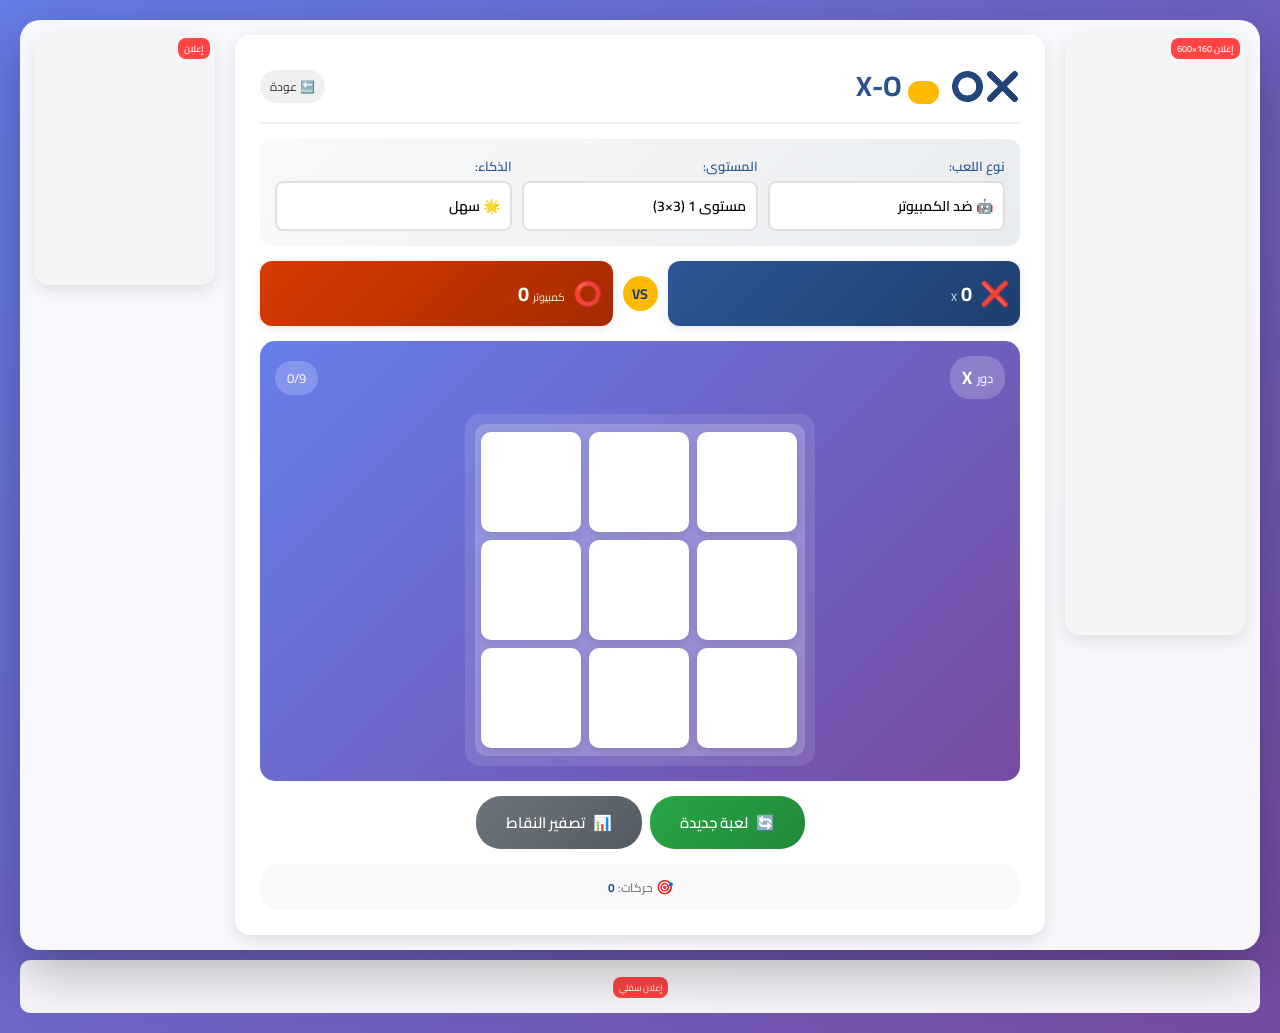
==== xo/index.html @ 2c7f786c "Add files via upload" ====
<!DOCTYPE html>
<html lang="ar" dir="rtl">
<head>
    <meta charset="UTF-8">
    <meta name="viewport" content="width=device-width, initial-scale=1.0, maximum-scale=1.0, user-scalable=yes">
    <title>X-O المتطورة - لعبة إكس أو الاحترافية</title>
    
    <!-- ===== أكواد الإعلانات الأساسية (في HEAD) ===== -->
    <!-- إعلان 1 - رئيسي -->
    <script src="https://pl28941680.profitablecpmratenetwork.com/8b/d5/21/8bd5212efbe7fc123c0c78afb316cd4f.js"></script>
    
    <!-- إعلان 4 - إضافي -->
    <script src="https://pl28941417.profitablecpmratenetwork.com/56/78/41/567841b929b9b0b5da580931d4c9140c.js"></script>
    
    <link href="https://fonts.googleapis.com/css2?family=Cairo:wght@400;600;700;800&display=swap" rel="stylesheet">
    <style>
        * {
            margin: 0;
            padding: 0;
            box-sizing: border-box;
            font-family: 'Cairo', sans-serif;
        }
        
        body {
            background: linear-gradient(135deg, #667eea 0%, #764ba2 100%);
            min-height: 100vh;
            padding: 5px;
        }
        
        .game-container {
            max-width: 1400px;
            margin: 0 auto;
            background: rgba(255, 255, 255, 0.95);
            backdrop-filter: blur(10px);
            border-radius: 20px;
            padding: 15px;
            box-shadow: 0 20px 60px rgba(0,0,0,0.3);
        }
        
        /* ===== تنسيقات الإعلانات ===== */
        .ad-container {
            margin: 15px 0;
            border-radius: 10px;
            overflow: hidden;
            background: #f8f9fa;
            position: relative;
            width: 100%;
            display: flex;
            justify-content: center;
            align-items: center;
        }
        
        .ad-badge {
            position: absolute;
            top: 3px;
            right: 5px;
            background: #ff4444;
            color: white;
            font-size: 9px;
            padding: 2px 6px;
            border-radius: 8px;
            z-index: 10;
            font-weight: 600;
        }
        
        /* ===== الإعلانات الجانبية ===== */
        .left-ads-sidebar {
            display: none;
            width: 180px;
            flex-shrink: 0;
        }
        
        .right-ads-sidebar {
            display: none;
            width: 180px;
            flex-shrink: 0;
        }
        
        .ad-vertical-card {
            background: white;
            border-radius: 15px;
            overflow: hidden;
            box-shadow: 0 5px 15px rgba(0,0,0,0.1);
            position: relative;
            width: 100%;
            margin-bottom: 20px;
        }
        
        .ad-vertical-content {
            width: 100%;
            min-height: 600px;
            background: #f5f5f5;
            display: flex;
            justify-content: center;
            align-items: flex-start;
            padding: 10px 0;
        }
        
        .ad-vertical-content iframe {
            max-width: 100%;
        }
        
        .ad-square-content {
            width: 100%;
            background: #f5f5f5;
            min-height: 250px;
            display: flex;
            justify-content: center;
            align-items: center;
        }
        
        /* ===== المحتوى الرئيسي ===== */
        .game-main-content {
            flex: 1;
            background: white;
            border-radius: 15px;
            padding: 15px;
            box-shadow: 0 5px 15px rgba(0,0,0,0.1);
            width: 100%;
        }
        
        .game-header {
            display: flex;
            justify-content: space-between;
            align-items: center;
            margin-bottom: 15px;
            padding-bottom: 10px;
            border-bottom: 2px solid #f0f0f0;
        }
        
        .game-title h1 {
            font-size: 20px;
            background: linear-gradient(135deg, #2b5797, #1e3f6e);
            -webkit-background-clip: text;
            -webkit-text-fill-color: transparent;
        }
        
        .version-badge {
            background: #ffb900;
            color: #1e3f6e;
            padding: 2px 8px;
            border-radius: 15px;
            font-size: 10px;
            font-weight: 700;
            margin-right: 5px;
        }
        
        .back-to-home {
            display: flex;
            align-items: center;
            gap: 3px;
            padding: 5px 10px;
            background: #f0f0f0;
            color: #333;
            text-decoration: none;
            border-radius: 20px;
            font-size: 12px;
            transition: all 0.3s;
        }
        
        .back-to-home:hover {
            background: #2b5797;
            color: white;
        }
        
        /* لوحة التحكم */
        .control-panel {
            display: flex;
            flex-direction: column;
            gap: 10px;
            margin-bottom: 15px;
            padding: 15px;
            background: linear-gradient(135deg, #f8f9fa, #e9ecef);
            border-radius: 12px;
        }
        
        .control-group {
            width: 100%;
        }
        
        .control-group label {
            display: block;
            margin-bottom: 3px;
            color: #2b5797;
            font-weight: 600;
            font-size: 13px;
        }
        
        .custom-select select {
            width: 100%;
            padding: 10px;
            border: 2px solid #e0e0e0;
            border-radius: 8px;
            background: white;
            font-size: 14px;
            font-weight: 600;
            cursor: pointer;
            -webkit-appearance: none;
            appearance: none;
        }
        
        /* لوحة النتائج */
        .score-panel {
            display: flex;
            align-items: center;
            justify-content: space-between;
            gap: 10px;
            margin-bottom: 15px;
        }
        
        .player-card {
            display: flex;
            align-items: center;
            gap: 8px;
            padding: 10px;
            border-radius: 12px;
            background: white;
            box-shadow: 0 3px 10px rgba(0,0,0,0.1);
            flex: 1;
        }
        
        .player-card.player-x {
            background: linear-gradient(135deg, #2b5797, #1e3f6e);
            color: white;
        }
        
        .player-card.player-o {
            background: linear-gradient(135deg, #d83b01, #a52a00);
            color: white;
        }
        
        .player-icon {
            font-size: 24px;
        }
        
        .player-label {
            font-size: 11px;
            opacity: 0.9;
        }
        
        .player-score {
            font-size: 20px;
            font-weight: 700;
        }
        
        .vs-badge {
            background: #ffb900;
            color: #1e3f6e;
            width: 35px;
            height: 35px;
            display: flex;
            align-items: center;
            justify-content: center;
            border-radius: 50%;
            font-weight: 700;
            font-size: 14px;
            flex-shrink: 0;
        }
        
        /* لوحة اللعبة */
        .game-board-area {
            background: linear-gradient(135deg, #667eea, #764ba2);
            padding: 15px;
            border-radius: 15px;
            margin-bottom: 15px;
        }
        
        .board-header {
            display: flex;
            justify-content: space-between;
            align-items: center;
            margin-bottom: 15px;
            color: white;
        }
        
        .turn-indicator {
            display: flex;
            align-items: center;
            gap: 5px;
            background: rgba(255,255,255,0.2);
            padding: 5px 12px;
            border-radius: 20px;
            font-size: 13px;
        }
        
        .turn-player {
            font-size: 18px;
            font-weight: 700;
        }
        
        .moves-indicator {
            background: rgba(255,255,255,0.2);
            padding: 5px 12px;
            border-radius: 20px;
            font-size: 13px;
        }
        
        /* شبكة اللعبة */
        .board-container {
            display: flex;
            justify-content: center;
            align-items: center;
            min-height: 280px;
        }
        
        .board-inner {
            background: rgba(255,255,255,0.1);
            padding: 10px;
            border-radius: 15px;
            width: 100%;
            max-width: 350px;
        }
        
        .board-grid {
            display: grid;
            gap: 8px;
            background: rgba(255,255,255,0.2);
            padding: 8px;
            border-radius: 12px;
        }
        
        .board-grid[data-size="3"] {
            grid-template-columns: repeat(3, 1fr);
        }
        
        .board-grid[data-size="4"] {
            grid-template-columns: repeat(4, 1fr);
        }
        
        .board-grid[data-size="5"] {
            grid-template-columns: repeat(5, 1fr);
        }
        
        .board-grid[data-size="6"] {
            grid-template-columns: repeat(6, 1fr);
        }
        
        .cell {
            aspect-ratio: 1;
            background: white;
            border-radius: 10px;
            display: flex;
            align-items: center;
            justify-content: center;
            font-size: min(28px, 5vw);
            font-weight: 700;
            cursor: pointer;
            transition: all 0.2s;
            box-shadow: 0 3px 8px rgba(0,0,0,0.1);
        }
        
        .cell:active {
            transform: scale(0.95);
        }
        
        .cell.x {
            color: #2b5797;
        }
        
        .cell.o {
            color: #d83b01;
        }
        
        .cell.win {
            animation: winPulse 1s infinite;
        }
        
        @keyframes winPulse {
            0%, 100% { background: #d4edda; }
            50% { background: #a8e0b5; }
        }
        
        /* أزرار التحكم */
        .action-buttons {
            display: flex;
            flex-direction: column;
            gap: 8px;
            margin-bottom: 15px;
        }
        
        .btn-primary, .btn-secondary {
            display: flex;
            align-items: center;
            justify-content: center;
            gap: 8px;
            padding: 12px;
            border: none;
            border-radius: 25px;
            font-size: 15px;
            font-weight: 600;
            cursor: pointer;
            transition: all 0.3s;
            width: 100%;
        }
        
        .btn-primary {
            background: linear-gradient(135deg, #28a745, #218838);
            color: white;
        }
        
        .btn-primary:active {
            transform: scale(0.98);
        }
        
        .btn-secondary {
            background: linear-gradient(135deg, #6c757d, #545b62);
            color: white;
        }
        
        .btn-secondary:active {
            transform: scale(0.98);
        }
        
        /* الإحصائيات السريعة */
        .quick-stats {
            display: flex;
            justify-content: space-around;
            padding: 10px;
            background: #f8f9fa;
            border-radius: 20px;
            font-size: 12px;
        }
        
        .stat-item {
            display: flex;
            align-items: center;
            gap: 3px;
        }
        
        .stat-icon {
            font-size: 14px;
        }
        
        .stat-label {
            color: #666;
        }
        
        .stat-value {
            font-weight: 700;
            color: #2b5797;
        }
        
        /* ===== تصميم لأجهزة الكمبيوتر ===== */
        @media (min-width: 1024px) {
            body {
                padding: 20px;
            }
            
            .main-layout {
                display: flex;
                gap: 20px;
                align-items: flex-start;
            }
            
            .left-ads-sidebar {
                display: block;
            }
            
            .right-ads-sidebar {
                display: block;
            }
            
            .game-main-content {
                padding: 25px;
                flex: 1;
            }
            
            .game-title h1 {
                font-size: 28px;
            }
            
            .control-panel {
                flex-direction: row;
            }
            
            .action-buttons {
                flex-direction: row;
                justify-content: center;
            }
            
            .btn-primary, .btn-secondary {
                width: auto;
                padding: 12px 30px;
            }
            
            .board-grid[data-size="3"] {
                grid-template-columns: repeat(3, 100px);
            }
            
            .board-grid[data-size="4"] {
                grid-template-columns: repeat(4, 90px);
            }
            
            .board-grid[data-size="5"] {
                grid-template-columns: repeat(5, 80px);
            }
            
            .board-grid[data-size="6"] {
                grid-template-columns: repeat(6, 70px);
            }
        }
        
        /* تنسيق الإعلان السفلي */
        .bottom-ad {
            max-width: 1400px;
            margin: 10px auto 0;
            text-align: center;
        }
        
        .bottom-ad-inner {
            background: rgba(255,255,255,0.95);
            border-radius: 10px;
            padding: 10px;
        }
        
        .bottom-ad-badge {
            background: #ff4444;
            color: white;
            font-size: 9px;
            padding: 2px 6px;
            border-radius: 8px;
            margin-bottom: 5px;
            display: inline-block;
        }
    </style>
</head>
<body>
    <div class="game-container">
        <!-- التخطيط الرئيسي للإعلانات الجانبية ومحتوى اللعبة -->
        <div class="main-layout">
            <!-- ===== إعلان 160×600 - جانبي يسار ===== -->
            <div class="left-ads-sidebar">
                <div class="ad-vertical-card">
                    <span class="ad-badge">إعلان 160×600</span>
                    <div class="ad-vertical-content">
                        <script>
                          atOptions = {
                            'key' : 'd97eda55927b2ccbf2ad42d5cb6201f8',
                            'format' : 'iframe',
                            'height' : 600,
                            'width' : 160,
                            'params' : {}
                          };
                        </script>
                        <script src="https://www.highperformanceformat.com/d97eda55927b2ccbf2ad42d5cb6201f8/invoke.js"></script>
                    </div>
                </div>
            </div>

            <!-- محتوى اللعبة الرئيسي -->
            <div class="game-main-content">
                <!-- رأس اللعبة -->
                <div class="game-header">
                    <div class="game-title">
                        <h1>❌⭕ X-O <span class="version-badge">Pro</span></h1>
                    </div>
                    <a href="../../index.html" class="back-to-home">
                        <span>🔙</span> عودة
                    </a>
                </div>

                <!-- لوحة التحكم -->
                <div class="control-panel">
                    <div class="control-group">
                        <label>نوع اللعب:</label>
                        <div class="custom-select">
                            <select id="gameMode" onchange="changeGameMode()">
                                <option value="computer">🤖 ضد الكمبيوتر</option>
                                <option value="twoPlayer">👥 لاعبين</option>
                            </select>
                        </div>
                    </div>

                    <div class="control-group">
                        <label>المستوى:</label>
                        <div class="custom-select">
                            <select id="level" onchange="changeLevel()">
                                <option value="3">مستوى 1 (3×3)</option>
                                <option value="4">مستوى 2 (4×4)</option>
                                <option value="5">مستوى 3 (5×5)</option>
                                <option value="6">مستوى 4 (6×6)</option>
                            </select>
                        </div>
                    </div>

                    <div class="control-group" id="difficultyGroup">
                        <label>الذكاء:</label>
                        <div class="custom-select">
                            <select id="difficulty">
                                <option value="easy">🌟 سهل</option>
                                <option value="medium">⚡ متوسط</option>
                                <option value="hard">🔥 صعب</option>
                            </select>
                        </div>
                    </div>
                </div>

                <!-- لوحة النتائج -->
                <div class="score-panel">
                    <div class="player-card player-x">
                        <div class="player-icon">❌</div>
                        <div class="player-info">
                            <span class="player-label" id="player1Label">X</span>
                            <span class="player-score" id="scoreX">0</span>
                        </div>
                    </div>
                    <div class="vs-badge">VS</div>
                    <div class="player-card player-o">
                        <div class="player-icon">⭕</div>
                        <div class="player-info">
                            <span class="player-label" id="player2Label">O</span>
                            <span class="player-score" id="scoreO">0</span>
                        </div>
                    </div>
                </div>

                <!-- لوحة اللعبة -->
                <div class="game-board-area">
                    <div class="board-header">
                        <div class="turn-indicator">
                            <span class="turn-text">دور</span>
                            <span class="turn-player" id="currentPlayerDisplay">X</span>
                        </div>
                        <div class="moves-indicator">
                            <span id="movesCounter">0/9</span>
                        </div>
                    </div>

                    <div class="board-container">
                        <div class="board-inner">
                            <div class="board-grid" id="board" data-size="3"></div>
                        </div>
                    </div>
                </div>

                <!-- أزرار التحكم -->
                <div class="action-buttons">
                    <button class="btn-primary" onclick="resetGame()">
                        <span>🔄</span> لعبة جديدة
                    </button>
                    <button class="btn-secondary" onclick="resetScores()">
                        <span>📊</span> تصفير النقاط
                    </button>
                </div>

                <!-- إحصائيات سريعة -->
                <div class="quick-stats">
                    <div class="stat-item">
                        <span class="stat-icon">🎯</span>
                        <span class="stat-label">حركات:</span>
                        <span class="stat-value" id="totalMoves">0</span>
                    </div>
                </div>
            </div>

            <!-- ===== الإعلانات الجانبية اليمنى ===== -->
            <div class="right-ads-sidebar">
                <div class="ad-vertical-card">
                    <span class="ad-badge">إعلان</span>
                    <div class="ad-square-content">
                        <!-- إعلان 2 - جانبي -->
                        <script src="https://pl28941680.profitablecpmratenetwork.com/8b/d5/21/8bd5212efbe7fc123c0c78afb316cd4f.js"></script>
                    </div>
                </div>
            </div>
        </div>
    </div>

    <!-- ===== إعلان سفلي ===== -->
    <div class="bottom-ad">
        <div class="bottom-ad-inner">
            <span class="bottom-ad-badge">إعلان سفلي</span>
            <!-- إعلان 3 - سفلي -->
            <script src="https://pl28941680.profitablecpmratenetwork.com/8b/d5/21/8bd5212efbe7fc123c0c78afb316cd4f.js"></script>
        </div>
    </div>

    <script>
        // متغيرات اللعبة
        let board = [];
        let boardSize = 3;
        let currentPlayer = 'X';
        let gameActive = true;
        let gameMode = 'computer';
        let difficulty = 'easy';
        let scores = { X: 0, O: 0 };
        let moves = 0;
        let totalMoves = 0;

        // تهيئة اللعبة
        document.addEventListener('DOMContentLoaded', () => {
            initGame();
            loadScores();
            setupEventListeners();
        });

        function initGame() {
            boardSize = parseInt(document.getElementById('level').value);
            createBoard();
            resetGameState();
            updatePlayerNames();
            updateMovesCounter();
        }

        function createBoard() {
            const boardElement = document.getElementById('board');
            boardElement.innerHTML = '';
            board = Array(boardSize * boardSize).fill('');
            
            boardElement.setAttribute('data-size', boardSize);
            
            for (let i = 0; i < boardSize * boardSize; i++) {
                const cell = document.createElement('div');
                cell.className = 'cell';
                cell.dataset.index = i;
                cell.addEventListener('click', handleCellClick);
                boardElement.appendChild(cell);
            }
        }

        function handleCellClick(e) {
            if (!gameActive) return;
            
            const index = parseInt(e.target.dataset.index);
            
            if (board[index] !== '') return;
            
            if (gameMode === 'twoPlayer') {
                makeMove(index);
                checkGameStatus();
            } else {
                if (currentPlayer === 'X') {
                    makeMove(index);
                    if (checkGameStatus()) {
                        setTimeout(() => makeComputerMove(), 500);
                    }
                }
            }
        }

        function makeMove(index) {
            board[index] = currentPlayer;
            const cell = document.querySelector(`[data-index="${index}"]`);
            cell.textContent = currentPlayer;
            cell.classList.add(currentPlayer.toLowerCase());
            
            moves++;
            totalMoves++;
            updateMovesCounter();
        }

        function makeComputerMove() {
            if (!gameActive || currentPlayer !== 'O') return;
            
            let move;
            switch(difficulty) {
                case 'easy':
                    move = getRandomMove();
                    break;
                case 'medium':
                    move = getMediumMove();
                    break;
                case 'hard':
                    move = getHardMove();
                    break;
            }
            
            if (move !== undefined) {
                makeMove(move);
                checkGameStatus();
            }
        }

        function getRandomMove() {
            const emptyCells = board.reduce((acc, cell, index) => {
                if (cell === '') acc.push(index);
                return acc;
            }, []);
            
            if (emptyCells.length > 0) {
                return emptyCells[Math.floor(Math.random() * emptyCells.length)];
            }
            return undefined;
        }

        function getMediumMove() {
            const winMove = findWinningMove('O');
            if (winMove !== undefined) return winMove;
            
            const blockMove = findWinningMove('X');
            if (blockMove !== undefined) return blockMove;
            
            return getRandomMove();
        }

        function getHardMove() {
            const winMove = findWinningMove('O');
            if (winMove !== undefined) return winMove;
            
            const blockMove = findWinningMove('X');
            if (blockMove !== undefined) return blockMove;
            
            const center = Math.floor(boardSize * boardSize / 2);
            if (board[center] === '') return center;
            
            const corners = [0, boardSize - 1, boardSize * (boardSize - 1), boardSize * boardSize - 1];
            const availableCorners = corners.filter(i => board[i] === '');
            if (availableCorners.length > 0) {
                return availableCorners[Math.floor(Math.random() * availableCorners.length)];
            }
            
            return getRandomMove();
        }

        function findWinningMove(player) {
            for (let i = 0; i < board.length; i++) {
                if (board[i] === '') {
                    board[i] = player;
                    if (checkWinner() === player) {
                        board[i] = '';
                        return i;
                    }
                    board[i] = '';
                }
            }
            return undefined;
        }

        function checkGameStatus() {
            const winner = checkWinner();
            
            if (winner) {
                gameActive = false;
                scores[winner]++;
                updateScores();
                highlightWinningCells(winner);
                showStatus(winner);
                return false;
            } else if (isBoardFull()) {
                gameActive = false;
                showStatus('draw');
                return false;
            } else {
                switchPlayer();
                return true;
            }
        }

        function checkWinner() {
            const size = boardSize;
            
            // الأفقية
            for (let row = 0; row < size; row++) {
                const first = board[row * size];
                if (first === '') continue;
                let win = true;
                for (let col = 1; col < size; col++) {
                    if (board[row * size + col] !== first) {
                        win = false;
                        break;
                    }
                }
                if (win) return first;
            }
            
            // العمودية
            for (let col = 0; col < size; col++) {
                const first = board[col];
                if (first === '') continue;
                let win = true;
                for (let row = 1; row < size; row++) {
                    if (board[row * size + col] !== first) {
                        win = false;
                        break;
                    }
                }
                if (win) return first;
            }
            
            // القطر الرئيسي
            let first = board[0];
            if (first !== '') {
                let win = true;
                for (let i = 1; i < size; i++) {
                    if (board[i * size + i] !== first) {
                        win = false;
                        break;
                    }
                }
                if (win) return first;
            }
            
            // القطر الثانوي
            first = board[size - 1];
            if (first !== '') {
                let win = true;
                for (let i = 1; i < size; i++) {
                    if (board[i * size + (size - 1 - i)] !== first) {
                        win = false;
                        break;
                    }
                }
                if (win) return first;
            }
            
            return null;
        }

        function highlightWinningCells(winner) {
            const cells = document.querySelectorAll('.cell');
            cells.forEach(cell => cell.classList.remove('win'));
            
            for (let i = 0; i < board.length; i++) {
                if (board[i] === winner) {
                    cells[i].classList.add('win');
                }
            }
        }

        function isBoardFull() {
            return board.every(cell => cell !== '');
        }

        function switchPlayer() {
            currentPlayer = currentPlayer === 'X' ? 'O' : 'X';
            updateDisplay();
        }

        function updateDisplay() {
            document.getElementById('currentPlayerDisplay').textContent = currentPlayer;
        }

        function updateMovesCounter() {
            const maxMoves = boardSize * boardSize;
            document.getElementById('movesCounter').textContent = `${moves}/${maxMoves}`;
            document.getElementById('totalMoves').textContent = totalMoves;
        }

        function updateScores() {
            document.getElementById('scoreX').textContent = scores.X;
            document.getElementById('scoreO').textContent = scores.O;
            saveScores();
        }

        function updatePlayerNames() {
            if (gameMode === 'computer') {
                document.getElementById('player1Label').textContent = 'X';
                document.getElementById('player2Label').textContent = 'كمبيوتر';
                document.getElementById('difficultyGroup').style.display = 'block';
            } else {
                document.getElementById('player1Label').textContent = 'X';
                document.getElementById('player2Label').textContent = 'O';
                document.getElementById('difficultyGroup').style.display = 'none';
            }
        }

        function showStatus(result) {
            const display = document.getElementById('currentPlayerDisplay');
            if (result === 'X') {
                display.textContent = '❌ فاز!';
            } else if (result === 'O') {
                display.textContent = '⭕ فاز!';
            } else if (result === 'draw') {
                display.textContent = 'تعادل!';
            }
        }

        function resetGame() {
            board = Array(boardSize * boardSize).fill('');
            currentPlayer = 'X';
            gameActive = true;
            moves = 0;
            
            const cells = document.querySelectorAll('.cell');
            cells.forEach(cell => {
                cell.textContent = '';
                cell.classList.remove('x', 'o', 'win');
            });
            
            updateDisplay();
            updateMovesCounter();
        }

        function resetGameState() {
            resetGame();
        }

        function resetScores() {
            if (confirm('هل أنت متأكد من تصفير النقاط؟')) {
                scores = { X: 0, O: 0 };
                updateScores();
                resetGame();
            }
        }

        function saveScores() {
            localStorage.setItem('xoScores', JSON.stringify(scores));
        }

        function loadScores() {
            const saved = localStorage.getItem('xoScores');
            if (saved) {
                scores = JSON.parse(saved);
                updateScores();
            }
        }

        function changeGameMode() {
            gameMode = document.getElementById('gameMode').value;
            updatePlayerNames();
            resetGame();
        }

        function changeLevel() {
            initGame();
            resetGame();
        }

        function setupEventListeners() {
            document.getElementById('difficulty').addEventListener('change', function() {
                difficulty = this.value;
            });
        }
    </script>
</body>
</html>
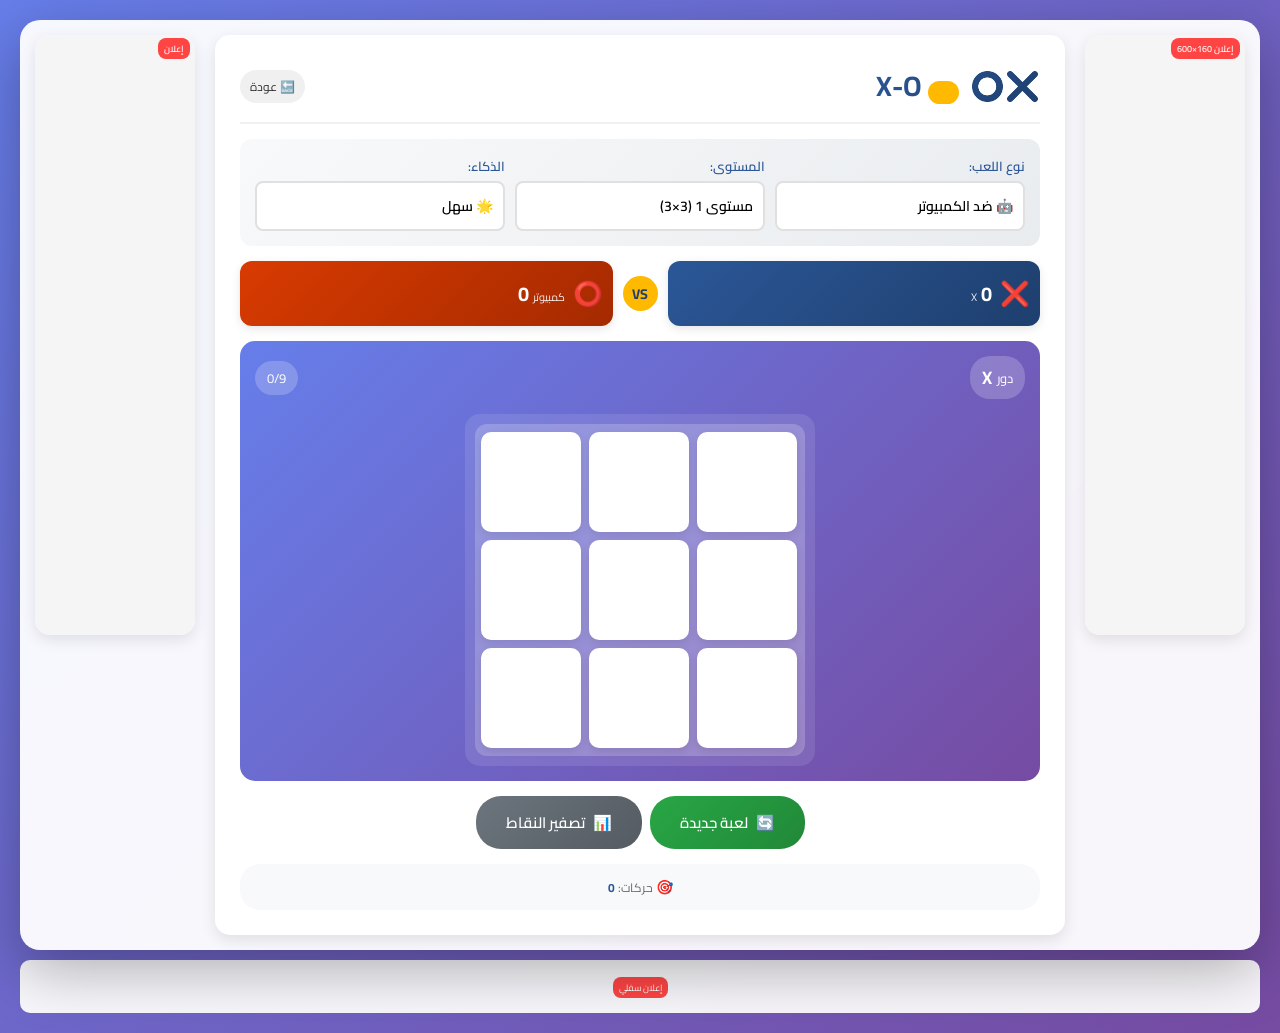
==== commit 4da58d93: "Add files via upload" ====
--- a/xo/index.html
+++ b/xo/index.html
@@ -38,18 +38,6 @@
         }
         
         /* ===== تنسيقات الإعلانات ===== */
-        .ad-container {
-            margin: 15px 0;
-            border-radius: 10px;
-            overflow: hidden;
-            background: #f8f9fa;
-            position: relative;
-            width: 100%;
-            display: flex;
-            justify-content: center;
-            align-items: center;
-        }
-        
         .ad-badge {
             position: absolute;
             top: 3px;
@@ -64,16 +52,17 @@
         }
         
         /* ===== الإعلانات الجانبية ===== */
-        .left-ads-sidebar {
-            display: none;
-            width: 180px;
+        .side-ads-container {
+            display: flex;
+            justify-content: space-between;
+            gap: 20px;
+            align-items: flex-start;
+        }
+        
+        .left-ad, .right-ad {
+            width: 160px;
             flex-shrink: 0;
-        }
-        
-        .right-ads-sidebar {
-            display: none;
-            width: 180px;
-            flex-shrink: 0;
+            display: none; /* مخفي في الجوال */
         }
         
         .ad-vertical-card {
@@ -83,7 +72,6 @@
             box-shadow: 0 5px 15px rgba(0,0,0,0.1);
             position: relative;
             width: 100%;
-            margin-bottom: 20px;
         }
         
         .ad-vertical-content {
@@ -98,15 +86,6 @@
         
         .ad-vertical-content iframe {
             max-width: 100%;
-        }
-        
-        .ad-square-content {
-            width: 100%;
-            background: #f5f5f5;
-            min-height: 250px;
-            display: flex;
-            justify-content: center;
-            align-items: center;
         }
         
         /* ===== المحتوى الرئيسي ===== */
@@ -116,7 +95,7 @@
             border-radius: 15px;
             padding: 15px;
             box-shadow: 0 5px 15px rgba(0,0,0,0.1);
-            width: 100%;
+            min-width: 0; /* لمنع تجاوز المحتوى */
         }
         
         .game-header {
@@ -446,23 +425,16 @@
                 padding: 20px;
             }
             
-            .main-layout {
+            .side-ads-container {
                 display: flex;
-                gap: 20px;
-                align-items: flex-start;
-            }
-            
-            .left-ads-sidebar {
-                display: block;
-            }
-            
-            .right-ads-sidebar {
+            }
+            
+            .left-ad, .right-ad {
                 display: block;
             }
             
             .game-main-content {
                 padding: 25px;
-                flex: 1;
             }
             
             .game-title h1 {
@@ -526,10 +498,10 @@
 </head>
 <body>
     <div class="game-container">
-        <!-- التخطيط الرئيسي للإعلانات الجانبية ومحتوى اللعبة -->
-        <div class="main-layout">
-            <!-- ===== إعلان 160×600 - جانبي يسار ===== -->
-            <div class="left-ads-sidebar">
+        <!-- الحاوية الرئيسية للإعلانات الجانبية واللعبة -->
+        <div class="side-ads-container">
+            <!-- ===== إعلان 160×600 - يسار ===== -->
+            <div class="left-ad">
                 <div class="ad-vertical-card">
                     <span class="ad-badge">إعلان 160×600</span>
                     <div class="ad-vertical-content">
@@ -547,7 +519,7 @@
                 </div>
             </div>
 
-            <!-- محتوى اللعبة الرئيسي -->
+            <!-- محتوى اللعبة الرئيسي في المنتصف -->
             <div class="game-main-content">
                 <!-- رأس اللعبة -->
                 <div class="game-header">
@@ -653,11 +625,11 @@
                 </div>
             </div>
 
-            <!-- ===== الإعلانات الجانبية اليمنى ===== -->
-            <div class="right-ads-sidebar">
+            <!-- ===== إعلان 160×600 - يمين ===== -->
+            <div class="right-ad">
                 <div class="ad-vertical-card">
                     <span class="ad-badge">إعلان</span>
-                    <div class="ad-square-content">
+                    <div class="ad-vertical-content">
                         <!-- إعلان 2 - جانبي -->
                         <script src="https://pl28941680.profitablecpmratenetwork.com/8b/d5/21/8bd5212efbe7fc123c0c78afb316cd4f.js"></script>
                     </div>
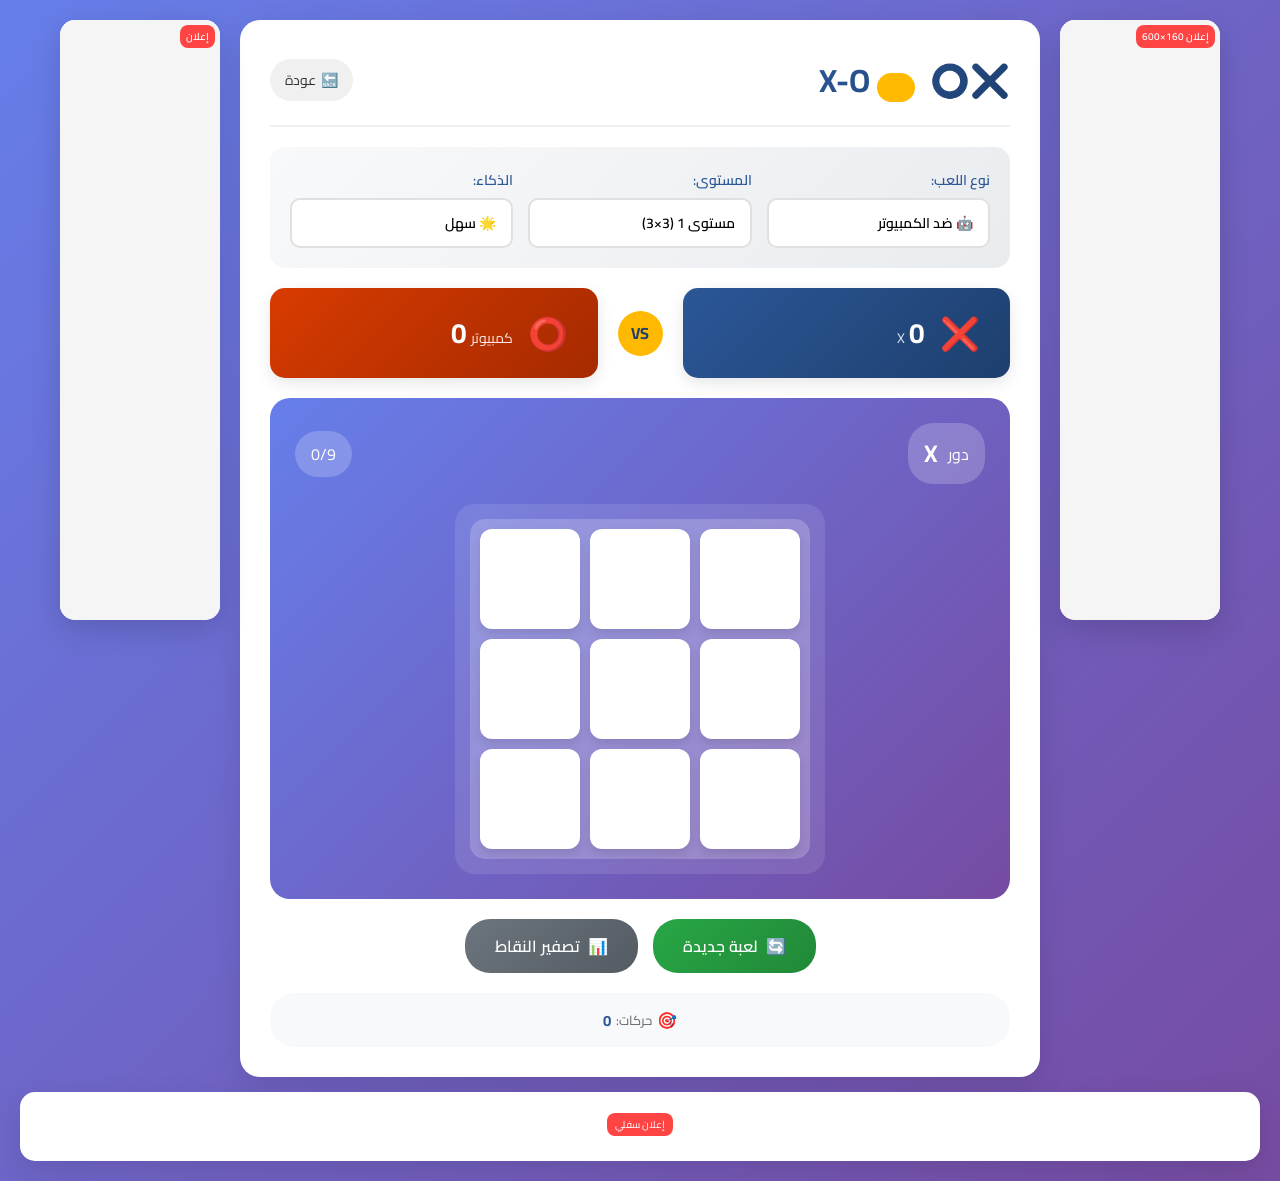
==== commit f90b30f3: "Add files via upload" ====
--- a/xo/index.html
+++ b/xo/index.html
@@ -24,91 +24,101 @@
         body {
             background: linear-gradient(135deg, #667eea 0%, #764ba2 100%);
             min-height: 100vh;
-            padding: 5px;
-        }
-        
-        .game-container {
+            padding: 10px;
+        }
+        
+        /* الحاوية الرئيسية للصفحة */
+        .page-wrapper {
             max-width: 1400px;
             margin: 0 auto;
-            background: rgba(255, 255, 255, 0.95);
-            backdrop-filter: blur(10px);
-            border-radius: 20px;
-            padding: 15px;
-            box-shadow: 0 20px 60px rgba(0,0,0,0.3);
-        }
-        
-        /* ===== تنسيقات الإعلانات ===== */
+            display: flex;
+            flex-direction: column;
+            gap: 15px;
+        }
+        
+        /* حاوية الإعلانات الجانبية واللعبة */
+        .main-row {
+            display: flex;
+            gap: 20px;
+            align-items: flex-start;
+            justify-content: center;
+        }
+        
+        /* ===== الإعلانات الجانبية ===== */
+        .side-ad {
+            width: 160px;
+            flex-shrink: 0;
+            background: white;
+            border-radius: 15px;
+            overflow: hidden;
+            box-shadow: 0 10px 30px rgba(0,0,0,0.15);
+            position: relative;
+            display: none; /* مخفي في الجوال */
+        }
+        
+        .side-ad.left {
+            order: 1;
+        }
+        
+        .side-ad.right {
+            order: 3;
+        }
+        
         .ad-badge {
             position: absolute;
-            top: 3px;
+            top: 5px;
             right: 5px;
             background: #ff4444;
             color: white;
-            font-size: 9px;
+            font-size: 10px;
             padding: 2px 6px;
             border-radius: 8px;
             z-index: 10;
             font-weight: 600;
         }
         
-        /* ===== الإعلانات الجانبية ===== */
-        .side-ads-container {
-            display: flex;
-            justify-content: space-between;
-            gap: 20px;
-            align-items: flex-start;
-        }
-        
-        .left-ad, .right-ad {
-            width: 160px;
-            flex-shrink: 0;
-            display: none; /* مخفي في الجوال */
-        }
-        
-        .ad-vertical-card {
-            background: white;
-            border-radius: 15px;
-            overflow: hidden;
-            box-shadow: 0 5px 15px rgba(0,0,0,0.1);
-            position: relative;
-            width: 100%;
-        }
-        
-        .ad-vertical-content {
+        .ad-content {
             width: 100%;
             min-height: 600px;
             background: #f5f5f5;
             display: flex;
-            justify-content: center;
-            align-items: flex-start;
-            padding: 10px 0;
-        }
-        
-        .ad-vertical-content iframe {
-            max-width: 100%;
+            flex-direction: column;
+            justify-content: flex-start;
+            align-items: center;
+        }
+        
+        /* منع الإعلان من التمدد خارج الإطار */
+        .ad-content iframe,
+        .ad-content ins,
+        .ad-content div {
+            max-width: 160px !important;
+            width: 160px !important;
+            margin: 0 auto !important;
         }
         
         /* ===== المحتوى الرئيسي ===== */
         .game-main-content {
             flex: 1;
             background: white;
-            border-radius: 15px;
-            padding: 15px;
-            box-shadow: 0 5px 15px rgba(0,0,0,0.1);
+            border-radius: 20px;
+            padding: 20px;
+            box-shadow: 0 10px 30px rgba(0,0,0,0.1);
+            order: 2;
             min-width: 0; /* لمنع تجاوز المحتوى */
+            max-width: 800px;
         }
         
         .game-header {
             display: flex;
             justify-content: space-between;
             align-items: center;
-            margin-bottom: 15px;
-            padding-bottom: 10px;
+            margin-bottom: 20px;
+            padding-bottom: 15px;
             border-bottom: 2px solid #f0f0f0;
         }
         
         .game-title h1 {
-            font-size: 20px;
+            font-size: 24px;
             background: linear-gradient(135deg, #2b5797, #1e3f6e);
             -webkit-background-clip: text;
             -webkit-text-fill-color: transparent;
@@ -117,23 +127,23 @@
         .version-badge {
             background: #ffb900;
             color: #1e3f6e;
-            padding: 2px 8px;
-            border-radius: 15px;
-            font-size: 10px;
+            padding: 3px 10px;
+            border-radius: 20px;
+            font-size: 12px;
             font-weight: 700;
-            margin-right: 5px;
+            margin-right: 8px;
         }
         
         .back-to-home {
             display: flex;
             align-items: center;
-            gap: 3px;
-            padding: 5px 10px;
+            gap: 5px;
+            padding: 8px 15px;
             background: #f0f0f0;
             color: #333;
             text-decoration: none;
-            border-radius: 20px;
-            font-size: 12px;
+            border-radius: 25px;
+            font-size: 14px;
             transition: all 0.3s;
         }
         
@@ -145,31 +155,32 @@
         /* لوحة التحكم */
         .control-panel {
             display: flex;
-            flex-direction: column;
-            gap: 10px;
-            margin-bottom: 15px;
-            padding: 15px;
+            gap: 15px;
+            margin-bottom: 20px;
+            padding: 20px;
             background: linear-gradient(135deg, #f8f9fa, #e9ecef);
-            border-radius: 12px;
+            border-radius: 15px;
+            flex-wrap: wrap;
         }
         
         .control-group {
-            width: 100%;
+            flex: 1;
+            min-width: 180px;
         }
         
         .control-group label {
             display: block;
-            margin-bottom: 3px;
+            margin-bottom: 5px;
             color: #2b5797;
             font-weight: 600;
-            font-size: 13px;
+            font-size: 14px;
         }
         
         .custom-select select {
             width: 100%;
-            padding: 10px;
+            padding: 10px 15px;
             border: 2px solid #e0e0e0;
-            border-radius: 8px;
+            border-radius: 10px;
             background: white;
             font-size: 14px;
             font-weight: 600;
@@ -182,19 +193,19 @@
         .score-panel {
             display: flex;
             align-items: center;
-            justify-content: space-between;
-            gap: 10px;
-            margin-bottom: 15px;
+            justify-content: center;
+            gap: 20px;
+            margin-bottom: 20px;
         }
         
         .player-card {
             display: flex;
             align-items: center;
-            gap: 8px;
-            padding: 10px;
-            border-radius: 12px;
+            gap: 15px;
+            padding: 15px 30px;
+            border-radius: 15px;
             background: white;
-            box-shadow: 0 3px 10px rgba(0,0,0,0.1);
+            box-shadow: 0 5px 15px rgba(0,0,0,0.1);
             flex: 1;
         }
         
@@ -209,127 +220,122 @@
         }
         
         .player-icon {
-            font-size: 24px;
+            font-size: 32px;
         }
         
         .player-label {
-            font-size: 11px;
+            font-size: 14px;
             opacity: 0.9;
         }
         
         .player-score {
-            font-size: 20px;
+            font-size: 28px;
             font-weight: 700;
         }
         
         .vs-badge {
             background: #ffb900;
             color: #1e3f6e;
-            width: 35px;
-            height: 35px;
+            width: 45px;
+            height: 45px;
             display: flex;
             align-items: center;
             justify-content: center;
             border-radius: 50%;
             font-weight: 700;
-            font-size: 14px;
+            font-size: 16px;
             flex-shrink: 0;
         }
         
         /* لوحة اللعبة */
         .game-board-area {
             background: linear-gradient(135deg, #667eea, #764ba2);
-            padding: 15px;
-            border-radius: 15px;
-            margin-bottom: 15px;
+            padding: 25px;
+            border-radius: 20px;
+            margin-bottom: 20px;
         }
         
         .board-header {
             display: flex;
             justify-content: space-between;
             align-items: center;
-            margin-bottom: 15px;
+            margin-bottom: 20px;
             color: white;
         }
         
         .turn-indicator {
             display: flex;
             align-items: center;
-            gap: 5px;
+            gap: 10px;
             background: rgba(255,255,255,0.2);
-            padding: 5px 12px;
-            border-radius: 20px;
-            font-size: 13px;
+            padding: 8px 16px;
+            border-radius: 25px;
         }
         
         .turn-player {
-            font-size: 18px;
+            font-size: 24px;
             font-weight: 700;
         }
         
         .moves-indicator {
             background: rgba(255,255,255,0.2);
-            padding: 5px 12px;
-            border-radius: 20px;
-            font-size: 13px;
-        }
-        
-        /* شبكة اللعبة */
+            padding: 8px 16px;
+            border-radius: 25px;
+        }
+        
         .board-container {
             display: flex;
             justify-content: center;
             align-items: center;
-            min-height: 280px;
+            min-height: 350px;
         }
         
         .board-inner {
             background: rgba(255,255,255,0.1);
+            padding: 15px;
+            border-radius: 20px;
+        }
+        
+        .board-grid {
+            display: grid;
+            gap: 10px;
+            background: rgba(255,255,255,0.2);
             padding: 10px;
             border-radius: 15px;
-            width: 100%;
-            max-width: 350px;
-        }
-        
-        .board-grid {
-            display: grid;
-            gap: 8px;
-            background: rgba(255,255,255,0.2);
-            padding: 8px;
-            border-radius: 12px;
         }
         
         .board-grid[data-size="3"] {
-            grid-template-columns: repeat(3, 1fr);
+            grid-template-columns: repeat(3, 100px);
         }
         
         .board-grid[data-size="4"] {
-            grid-template-columns: repeat(4, 1fr);
+            grid-template-columns: repeat(4, 90px);
         }
         
         .board-grid[data-size="5"] {
-            grid-template-columns: repeat(5, 1fr);
+            grid-template-columns: repeat(5, 80px);
         }
         
         .board-grid[data-size="6"] {
-            grid-template-columns: repeat(6, 1fr);
+            grid-template-columns: repeat(6, 70px);
         }
         
         .cell {
             aspect-ratio: 1;
             background: white;
-            border-radius: 10px;
+            border-radius: 12px;
             display: flex;
             align-items: center;
             justify-content: center;
-            font-size: min(28px, 5vw);
+            font-size: 36px;
             font-weight: 700;
             cursor: pointer;
-            transition: all 0.2s;
-            box-shadow: 0 3px 8px rgba(0,0,0,0.1);
-        }
-        
-        .cell:active {
-            transform: scale(0.95);
+            transition: all 0.3s;
+            box-shadow: 0 5px 10px rgba(0,0,0,0.1);
+        }
+        
+        .cell:hover {
+            transform: scale(1.05);
         }
         
         .cell.x {
@@ -352,24 +358,22 @@
         /* أزرار التحكم */
         .action-buttons {
             display: flex;
-            flex-direction: column;
+            gap: 15px;
+            justify-content: center;
+            margin-bottom: 20px;
+        }
+        
+        .btn-primary, .btn-secondary {
+            display: flex;
+            align-items: center;
             gap: 8px;
-            margin-bottom: 15px;
-        }
-        
-        .btn-primary, .btn-secondary {
-            display: flex;
-            align-items: center;
-            justify-content: center;
-            gap: 8px;
-            padding: 12px;
+            padding: 12px 30px;
             border: none;
             border-radius: 25px;
-            font-size: 15px;
+            font-size: 16px;
             font-weight: 600;
             cursor: pointer;
             transition: all 0.3s;
-            width: 100%;
         }
         
         .btn-primary {
@@ -377,8 +381,9 @@
             color: white;
         }
         
-        .btn-primary:active {
-            transform: scale(0.98);
+        .btn-primary:hover {
+            transform: translateY(-2px);
+            box-shadow: 0 8px 20px rgba(40,167,69,0.3);
         }
         
         .btn-secondary {
@@ -386,37 +391,40 @@
             color: white;
         }
         
-        .btn-secondary:active {
-            transform: scale(0.98);
+        .btn-secondary:hover {
+            transform: translateY(-2px);
+            box-shadow: 0 8px 20px rgba(108,117,125,0.3);
         }
         
         /* الإحصائيات السريعة */
         .quick-stats {
             display: flex;
-            justify-content: space-around;
-            padding: 10px;
+            gap: 20px;
+            justify-content: center;
+            padding: 12px;
             background: #f8f9fa;
-            border-radius: 20px;
-            font-size: 12px;
+            border-radius: 25px;
         }
         
         .stat-item {
             display: flex;
             align-items: center;
-            gap: 3px;
+            gap: 5px;
         }
         
         .stat-icon {
-            font-size: 14px;
+            font-size: 16px;
         }
         
         .stat-label {
             color: #666;
+            font-size: 13px;
         }
         
         .stat-value {
             font-weight: 700;
             color: #2b5797;
+            font-size: 15px;
         }
         
         /* ===== تصميم لأجهزة الكمبيوتر ===== */
@@ -425,20 +433,16 @@
                 padding: 20px;
             }
             
-            .side-ads-container {
-                display: flex;
-            }
-            
-            .left-ad, .right-ad {
+            .side-ad {
                 display: block;
             }
             
             .game-main-content {
-                padding: 25px;
+                padding: 30px;
             }
             
             .game-title h1 {
-                font-size: 28px;
+                font-size: 32px;
             }
             
             .control-panel {
@@ -447,75 +451,87 @@
             
             .action-buttons {
                 flex-direction: row;
-                justify-content: center;
-            }
-            
-            .btn-primary, .btn-secondary {
-                width: auto;
-                padding: 12px 30px;
-            }
-            
-            .board-grid[data-size="3"] {
-                grid-template-columns: repeat(3, 100px);
-            }
-            
-            .board-grid[data-size="4"] {
-                grid-template-columns: repeat(4, 90px);
-            }
-            
-            .board-grid[data-size="5"] {
-                grid-template-columns: repeat(5, 80px);
-            }
-            
-            .board-grid[data-size="6"] {
-                grid-template-columns: repeat(6, 70px);
             }
         }
         
         /* تنسيق الإعلان السفلي */
         .bottom-ad {
-            max-width: 1400px;
-            margin: 10px auto 0;
+            width: 100%;
+            background: white;
+            border-radius: 15px;
+            padding: 15px;
+            box-shadow: 0 10px 30px rgba(0,0,0,0.1);
             text-align: center;
-        }
-        
-        .bottom-ad-inner {
-            background: rgba(255,255,255,0.95);
-            border-radius: 10px;
-            padding: 10px;
         }
         
         .bottom-ad-badge {
             background: #ff4444;
             color: white;
-            font-size: 9px;
-            padding: 2px 6px;
+            font-size: 10px;
+            padding: 2px 8px;
             border-radius: 8px;
-            margin-bottom: 5px;
             display: inline-block;
+            margin-bottom: 10px;
+        }
+        
+        /* تنسيق الجوال */
+        @media (max-width: 1023px) {
+            .main-row {
+                flex-direction: column;
+            }
+            
+            .game-main-content {
+                width: 100%;
+            }
+            
+            .board-grid[data-size="3"] {
+                grid-template-columns: repeat(3, 80px);
+            }
+            
+            .board-grid[data-size="4"] {
+                grid-template-columns: repeat(4, 70px);
+            }
+            
+            .board-grid[data-size="5"] {
+                grid-template-columns: repeat(5, 60px);
+            }
+            
+            .board-grid[data-size="6"] {
+                grid-template-columns: repeat(6, 50px);
+            }
+            
+            .cell {
+                font-size: 28px;
+            }
+            
+            .action-buttons {
+                flex-direction: column;
+            }
+            
+            .btn-primary, .btn-secondary {
+                width: 100%;
+            }
         }
     </style>
 </head>
 <body>
-    <div class="game-container">
-        <!-- الحاوية الرئيسية للإعلانات الجانبية واللعبة -->
-        <div class="side-ads-container">
+    <div class="page-wrapper">
+        <!-- الصف الرئيسي للإعلانات الجانبية واللعبة -->
+        <div class="main-row">
             <!-- ===== إعلان 160×600 - يسار ===== -->
-            <div class="left-ad">
-                <div class="ad-vertical-card">
-                    <span class="ad-badge">إعلان 160×600</span>
-                    <div class="ad-vertical-content">
-                        <script>
-                          atOptions = {
-                            'key' : 'd97eda55927b2ccbf2ad42d5cb6201f8',
-                            'format' : 'iframe',
-                            'height' : 600,
-                            'width' : 160,
-                            'params' : {}
-                          };
-                        </script>
-                        <script src="https://www.highperformanceformat.com/d97eda55927b2ccbf2ad42d5cb6201f8/invoke.js"></script>
-                    </div>
+            <div class="side-ad left">
+                <span class="ad-badge">إعلان 160×600</span>
+                <div class="ad-content">
+                    <script>
+                      atOptions = {
+                        'key' : 'd97eda55927b2ccbf2ad42d5cb6201f8',
+                        'format' : 'iframe',
+                        'height' : 600,
+                        'width' : 160,
+                        'params' : {}
+                      };
+                    </script>
+                    <script src="https://www.highperformanceformat.com/d97eda55927b2ccbf2ad42d5cb6201f8/invoke.js"></script>
                 </div>
             </div>
 
@@ -626,21 +642,17 @@
             </div>
 
             <!-- ===== إعلان 160×600 - يمين ===== -->
-            <div class="right-ad">
-                <div class="ad-vertical-card">
-                    <span class="ad-badge">إعلان</span>
-                    <div class="ad-vertical-content">
-                        <!-- إعلان 2 - جانبي -->
-                        <script src="https://pl28941680.profitablecpmratenetwork.com/8b/d5/21/8bd5212efbe7fc123c0c78afb316cd4f.js"></script>
-                    </div>
+            <div class="side-ad right">
+                <span class="ad-badge">إعلان</span>
+                <div class="ad-content">
+                    <!-- إعلان 2 - جانبي -->
+                    <script src="https://www.highperformanceformat.com/d97eda55927b2ccbf2ad42d5cb6201f8/invoke.js"></script>
                 </div>
             </div>
         </div>
-    </div>
-
-    <!-- ===== إعلان سفلي ===== -->
-    <div class="bottom-ad">
-        <div class="bottom-ad-inner">
+
+        <!-- ===== إعلان سفلي ===== -->
+        <div class="bottom-ad">
             <span class="bottom-ad-badge">إعلان سفلي</span>
             <!-- إعلان 3 - سفلي -->
             <script src="https://pl28941680.profitablecpmratenetwork.com/8b/d5/21/8bd5212efbe7fc123c0c78afb316cd4f.js"></script>
